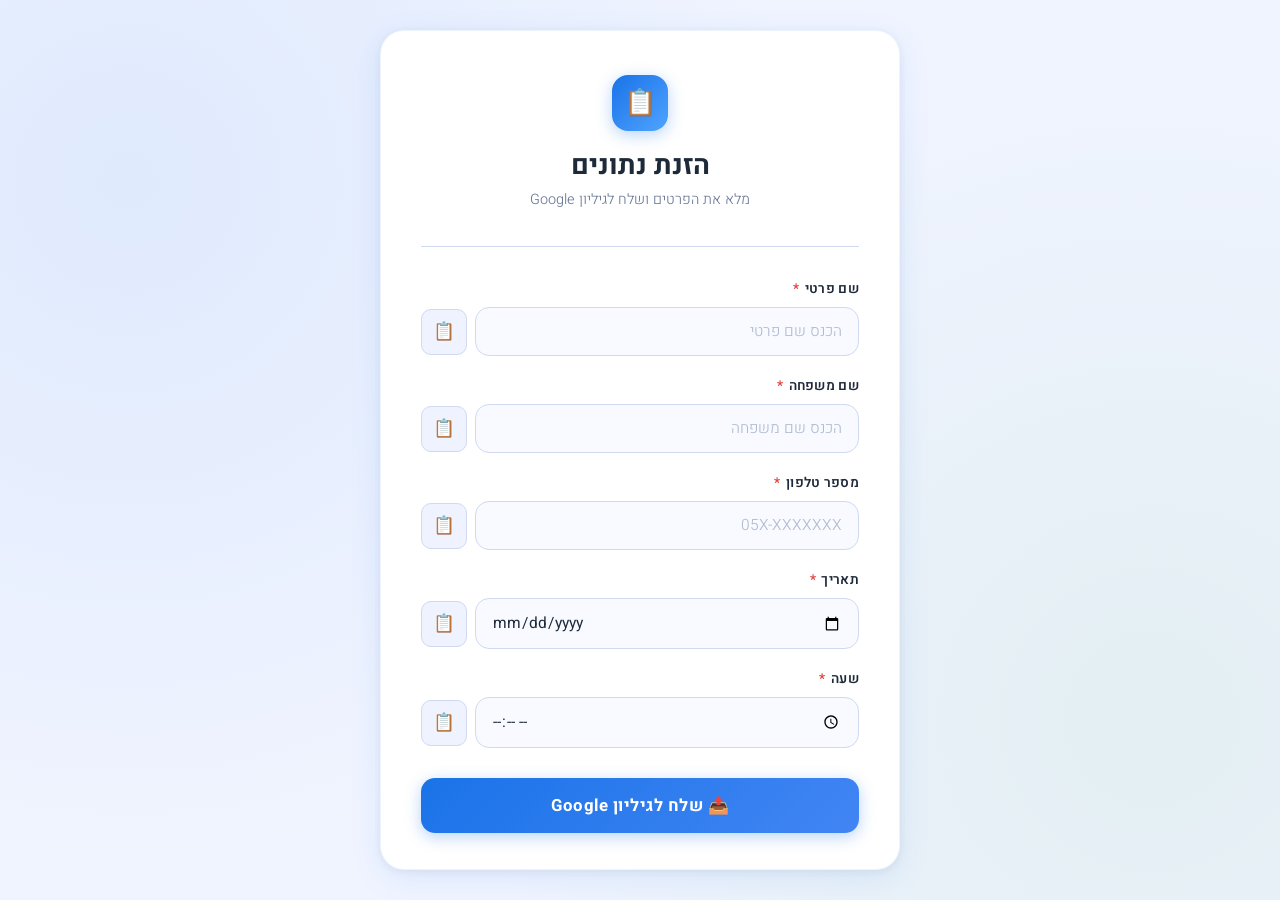
==== index.html @ 6d4ccc42 "first push" ====
<!DOCTYPE html>
<html lang="he" dir="rtl">
<head>
  <meta charset="UTF-8">
  <meta name="viewport" content="width=device-width, initial-scale=1.0">
  <title>טופס הזנת נתונים</title>
  <link href="https://fonts.googleapis.com/css2?family=Heebo:wght@300;400;600;700&display=swap" rel="stylesheet">
  <link rel="stylesheet" href="style.css">
</head>
<body>

<div class="card">
  <div class="card-header">
    <div class="icon">📋</div>
    <h1>הזנת נתונים</h1>
    <p class="subtitle">מלא את הפרטים ושלח לגיליון Google</p>
  </div>
  <div class="divider"></div>

  <!-- שם פרטי -->
  <div class="field-group">
    <label>שם פרטי <span class="req">*</span></label>
    <div class="input-row">
      <input type="text" id="name" placeholder="הכנס שם פרטי">
      <button class="copy-btn" onclick="copyField('name')" title="העתק">
        📋
        <span class="tooltip">הועתק!</span>
      </button>
    </div>
  </div>

  <!-- שם משפחה -->
  <div class="field-group">
    <label>שם משפחה <span class="req">*</span></label>
    <div class="input-row">
      <input type="text" id="surname" placeholder="הכנס שם משפחה">
      <button class="copy-btn" onclick="copyField('surname')" title="העתק">
        📋
        <span class="tooltip">הועתק!</span>
      </button>
    </div>
  </div>

  <!-- טלפון -->
  <div class="field-group">
    <label>מספר טלפון <span class="req">*</span></label>
    <div class="input-row">
      <input type="tel" id="phone" placeholder="05X-XXXXXXX" maxlength="15" dir="ltr" style="text-align:right;">
      <button class="copy-btn" onclick="copyField('phone')" title="העתק">
        📋
        <span class="tooltip">הועתק!</span>
      </button>
    </div>
  </div>

  <!-- תאריך -->
  <div class="field-group">
    <label>תאריך <span class="req">*</span></label>
    <div class="input-row">
      <input type="date" id="date">
      <button class="copy-btn" onclick="copyField('date')" title="העתק">
        📋
        <span class="tooltip">הועתק!</span>
      </button>
    </div>
  </div>

  <!-- שעה -->
  <div class="field-group">
    <label>שעה <span class="req">*</span></label>
    <div class="input-row">
      <input type="time" id="time">
      <button class="copy-btn" onclick="copyField('time')" title="העתק">
        📋
        <span class="tooltip">הועתק!</span>
      </button>
    </div>
  </div>

  <button class="submit-btn" onclick="submitForm()">📤 שלח לגיליון Google</button>
  <div id="message"></div>
</div>

<script src="script.js"></script>
</body>
</html>
---- style.css ----
:root {
  --primary: #1a73e8;
  --primary-dark: #1558b0;
  --success: #34a853;
  --bg: #f0f4ff;
  --card: #ffffff;
  --text: #1e2a3a;
  --muted: #6b7a99;
  --border: #d0d9f0;
  --shadow: 0 8px 32px rgba(26, 115, 232, 0.10);
  --radius: 14px;
}

* { box-sizing: border-box; margin: 0; padding: 0; }

body {
  font-family: 'Heebo', sans-serif;
  background: var(--bg);
  min-height: 100vh;
  display: flex;
  align-items: center;
  justify-content: center;
  padding: 30px 16px;
  background-image:
    radial-gradient(circle at 10% 20%, rgba(26,115,232,0.08) 0%, transparent 50%),
    radial-gradient(circle at 90% 80%, rgba(52,168,83,0.07) 0%, transparent 50%);
}

.card {
  background: var(--card);
  border-radius: 24px;
  box-shadow: var(--shadow), 0 2px 8px rgba(0,0,0,0.06);
  padding: 44px 40px 36px;
  width: 100%;
  max-width: 520px;
  border: 1px solid rgba(26,115,232,0.08);
}

.card-header {
  text-align: center;
  margin-bottom: 36px;
}

.card-header .icon {
  width: 56px;
  height: 56px;
  background: linear-gradient(135deg, #1a73e8, #4fa3ff);
  border-radius: 16px;
  display: inline-flex;
  align-items: center;
  justify-content: center;
  font-size: 26px;
  margin-bottom: 14px;
  box-shadow: 0 4px 16px rgba(26,115,232,0.3);
}

h1 {
  color: var(--text);
  font-size: 1.7rem;
  font-weight: 700;
  margin-bottom: 4px;
}

.subtitle {
  color: var(--muted);
  font-size: 0.9rem;
  font-weight: 300;
}

.divider {
  height: 1px;
  background: var(--border);
  margin: 0 0 32px;
}

.field-group {
  margin-bottom: 20px;
}

label {
  display: block;
  font-size: 0.85rem;
  font-weight: 600;
  color: var(--text);
  margin-bottom: 8px;
  letter-spacing: 0.3px;
}

label span.req {
  color: #e53935;
  margin-right: 2px;
}

.input-row {
  display: flex;
  align-items: center;
  gap: 8px;
}

input {
  flex: 1;
  padding: 12px 16px;
  border: 1.5px solid var(--border);
  border-radius: var(--radius);
  font-family: 'Heebo', sans-serif;
  font-size: 0.97rem;
  color: var(--text);
  background: #f8faff;
  transition: border-color 0.2s, box-shadow 0.2s, background 0.2s;
  outline: none;
  direction: rtl;
}

input:focus {
  border-color: var(--primary);
  background: #fff;
  box-shadow: 0 0 0 3px rgba(26,115,232,0.12);
}

input::placeholder {
  color: #b0bcd0;
  font-weight: 300;
}

input[type="date"],
input[type="time"] {
  cursor: pointer;
}

.copy-btn {
  flex-shrink: 0;
  background: #eef3ff;
  border: 1.5px solid var(--border);
  color: var(--primary);
  border-radius: 10px;
  padding: 10px 13px;
  font-size: 1.1rem;
  cursor: pointer;
  transition: all 0.18s;
  display: flex;
  align-items: center;
  justify-content: center;
  height: 46px;
  width: 46px;
  position: relative;
}

.copy-btn:hover {
  background: var(--primary);
  color: #fff;
  border-color: var(--primary);
  box-shadow: 0 2px 10px rgba(26,115,232,0.25);
}

.copy-btn.copied {
  background: var(--success);
  border-color: var(--success);
  color: #fff;
}

.copy-btn .tooltip {
  position: absolute;
  top: -34px;
  left: 50%;
  transform: translateX(-50%);
  background: #1e2a3a;
  color: #fff;
  font-size: 0.72rem;
  padding: 4px 10px;
  border-radius: 6px;
  white-space: nowrap;
  opacity: 0;
  pointer-events: none;
  transition: opacity 0.2s;
  font-family: 'Heebo', sans-serif;
}

.copy-btn.copied .tooltip {
  opacity: 1;
}

.submit-btn {
  width: 100%;
  padding: 15px;
  background: linear-gradient(135deg, #1a73e8, #4285f4);
  color: white;
  border: none;
  border-radius: var(--radius);
  font-family: 'Heebo', sans-serif;
  font-size: 1.05rem;
  font-weight: 700;
  cursor: pointer;
  margin-top: 10px;
  letter-spacing: 0.5px;
  transition: all 0.2s;
  box-shadow: 0 4px 16px rgba(26,115,232,0.3);
}

.submit-btn:hover {
  transform: translateY(-2px);
  box-shadow: 0 6px 22px rgba(26,115,232,0.4);
}

.submit-btn:active {
  transform: translateY(0);
}

#message {
  margin-top: 16px;
  text-align: center;
  font-size: 0.92rem;
  font-weight: 600;
  padding: 10px 16px;
  border-radius: 10px;
  display: none;
}

#message.success {
  background: #e6f9ed;
  color: #1e7e34;
  display: block;
}

#message.error {
  background: #fdecea;
  color: #c62828;
  display: block;
}

@media (max-width: 480px) {
  .card { padding: 30px 20px 24px; }
}
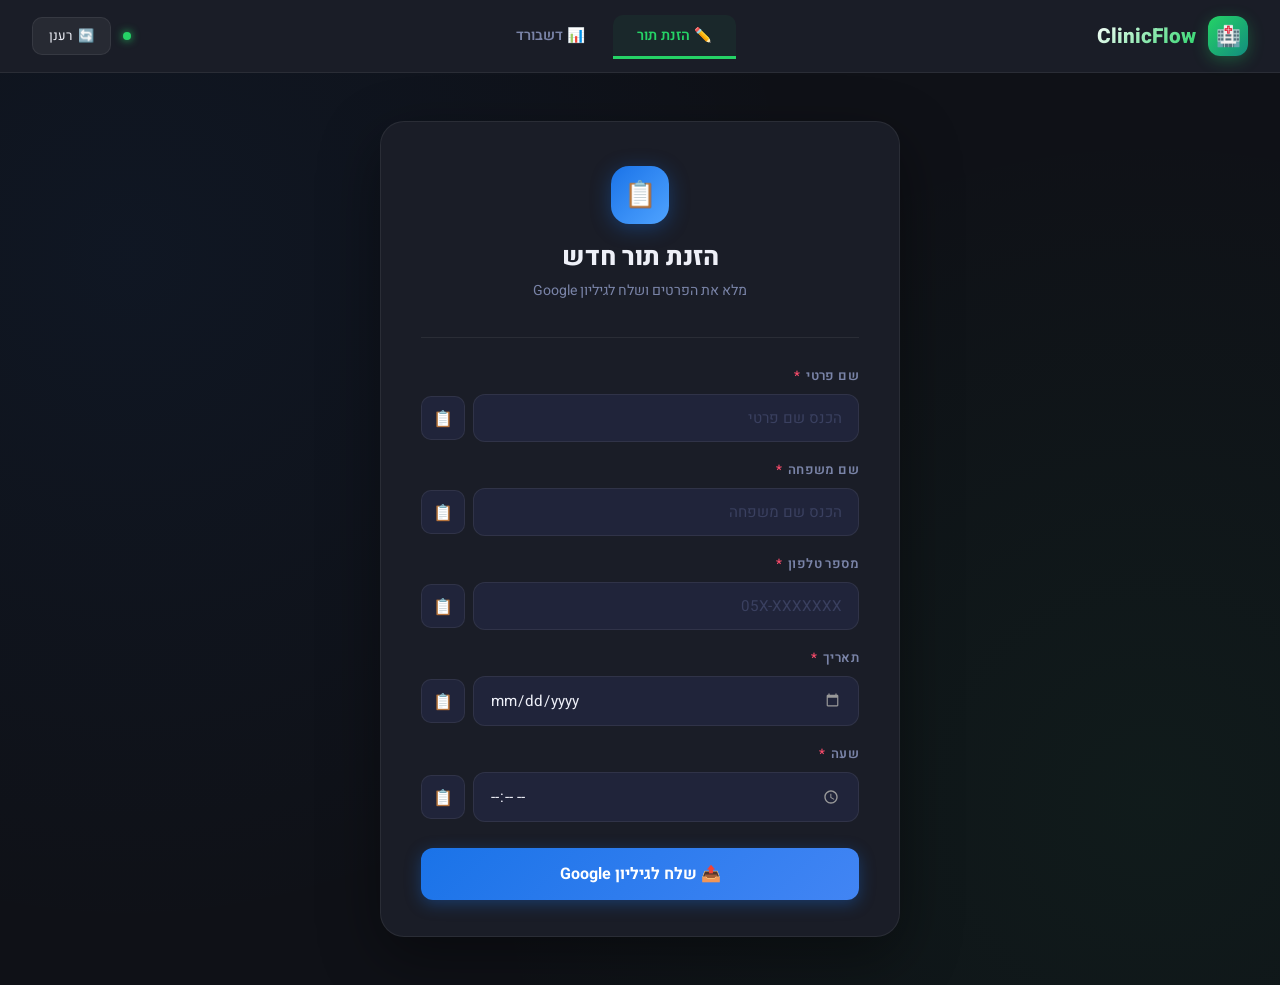
==== commit dd7e0e55: "new version" ====
--- a/index.html
+++ b/index.html
@@ -3,82 +3,130 @@
 <head>
   <meta charset="UTF-8">
   <meta name="viewport" content="width=device-width, initial-scale=1.0">
-  <title>טופס הזנת נתונים</title>
-  <link href="https://fonts.googleapis.com/css2?family=Heebo:wght@300;400;600;700&display=swap" rel="stylesheet">
+  <title>ClinicFlow</title>
+  <link href="https://fonts.googleapis.com/css2?family=Heebo:wght@300;400;500;600;700;800&display=swap" rel="stylesheet">
   <link rel="stylesheet" href="style.css">
 </head>
 <body>
 
-<div class="card">
-  <div class="card-header">
-    <div class="icon">📋</div>
-    <h1>הזנת נתונים</h1>
-    <p class="subtitle">מלא את הפרטים ושלח לגיליון Google</p>
+<!-- ══ HEADER ══ -->
+<div class="header">
+  <div class="logo">
+    <div class="logo-icon">🏥</div>
+    <span class="logo-text">ClinicFlow</span>
   </div>
-  <div class="divider"></div>
 
-  <!-- שם פרטי -->
-  <div class="field-group">
-    <label>שם פרטי <span class="req">*</span></label>
-    <div class="input-row">
-      <input type="text" id="name" placeholder="הכנס שם פרטי">
-      <button class="copy-btn" onclick="copyField('name')" title="העתק">
-        📋
-        <span class="tooltip">הועתק!</span>
-      </button>
+  <div class="tabs">
+    <button class="tab active" onclick="switchTab('form')" id="tab-form">✏️ הזנת תור</button>
+    <button class="tab" onclick="switchTab('dashboard')" id="tab-dashboard">📊 דשבורד</button>
+  </div>
+
+  <div class="header-right">
+    <div class="status-dot"></div>
+    <button class="refresh-btn" onclick="loadData()" id="refreshBtn">
+      <span class="ri">🔄</span> רענן
+    </button>
+  </div>
+</div>
+
+<!-- ══ TAB 1 — FORM ══ -->
+<div class="page active" id="page-form">
+  <div class="form-wrapper">
+    <div class="form-card">
+      <div class="form-header">
+        <div class="form-icon">📋</div>
+        <h1>הזנת תור חדש</h1>
+        <p>מלא את הפרטים ושלח לגיליון Google</p>
+      </div>
+      <div class="form-divider"></div>
+
+      <div class="field-group">
+        <label class="field-label">שם פרטי <span class="req">*</span></label>
+        <div class="input-row">
+          <input type="text" id="name" class="form-input" placeholder="הכנס שם פרטי">
+          <button class="copy-btn" onclick="copyField('name')">📋<span class="tooltip">הועתק!</span></button>
+        </div>
+      </div>
+
+      <div class="field-group">
+        <label class="field-label">שם משפחה <span class="req">*</span></label>
+        <div class="input-row">
+          <input type="text" id="surname" class="form-input" placeholder="הכנס שם משפחה">
+          <button class="copy-btn" onclick="copyField('surname')">📋<span class="tooltip">הועתק!</span></button>
+        </div>
+      </div>
+
+      <div class="field-group">
+        <label class="field-label">מספר טלפון <span class="req">*</span></label>
+        <div class="input-row">
+          <input type="tel" id="phone" class="form-input" placeholder="05X-XXXXXXX" maxlength="15" dir="ltr" style="text-align:right;">
+          <button class="copy-btn" onclick="copyField('phone')">📋<span class="tooltip">הועתק!</span></button>
+        </div>
+      </div>
+
+      <div class="field-group">
+        <label class="field-label">תאריך <span class="req">*</span></label>
+        <div class="input-row">
+          <input type="date" id="date" class="form-input">
+          <button class="copy-btn" onclick="copyField('date')">📋<span class="tooltip">הועתק!</span></button>
+        </div>
+      </div>
+
+      <div class="field-group">
+        <label class="field-label">שעה <span class="req">*</span></label>
+        <div class="input-row">
+          <input type="time" id="time" class="form-input">
+          <button class="copy-btn" onclick="copyField('time')">📋<span class="tooltip">הועתק!</span></button>
+        </div>
+      </div>
+
+      <button class="submit-btn" id="submitBtn" onclick="submitForm()">📤 שלח לגיליון Google</button>
+      <div id="formMessage"></div>
+    </div>
+  </div>
+</div>
+
+<!-- ══ TAB 2 — DASHBOARD ══ -->
+<div class="page" id="page-dashboard">
+
+  <div class="stats-bar">
+    <div class="stat-card">
+      <div class="stat-icon green">👥</div>
+      <div>
+        <div class="stat-num" id="statTotal">—</div>
+        <div class="stat-label">סך מטופלים</div>
+      </div>
+    </div>
+    <div class="stat-card">
+      <div class="stat-icon blue">📅</div>
+      <div>
+        <div class="stat-num" id="statDates">—</div>
+        <div class="stat-label">תאריכים פעילים</div>
+      </div>
+    </div>
+    <div class="stat-card">
+      <div class="stat-icon orange">💬</div>
+      <div>
+        <div class="stat-num" id="statMsg">—</div>
+        <div class="stat-label">הודעות מוכנות</div>
+      </div>
     </div>
   </div>
 
-  <!-- שם משפחה -->
-  <div class="field-group">
-    <label>שם משפחה <span class="req">*</span></label>
-    <div class="input-row">
-      <input type="text" id="surname" placeholder="הכנס שם משפחה">
-      <button class="copy-btn" onclick="copyField('surname')" title="העתק">
-        📋
-        <span class="tooltip">הועתק!</span>
-      </button>
+  <div class="toolbar">
+    <input class="search-box" type="text" id="searchInput" placeholder="🔍  חפש לפי שם, טלפון או תאריך..." oninput="filterCards()">
+    <button class="sort-btn" id="sortBtn" onclick="toggleSort()">⏰ מיין לפי שעה</button>
+  </div>
+
+  <div class="error-banner" id="errorBanner"></div>
+
+  <div class="grid" id="grid">
+    <div class="state-box">
+      <div class="spinner"></div>
+      <h3>טוען נתונים...</h3>
     </div>
   </div>
 
-  <!-- טלפון -->
-  <div class="field-group">
-    <label>מספר טלפון <span class="req">*</span></label>
-    <div class="input-row">
-      <input type="tel" id="phone" placeholder="05X-XXXXXXX" maxlength="15" dir="ltr" style="text-align:right;">
-      <button class="copy-btn" onclick="copyField('phone')" title="העתק">
-        📋
-        <span class="tooltip">הועתק!</span>
-      </button>
-    </div>
-  </div>
-
-  <!-- תאריך -->
-  <div class="field-group">
-    <label>תאריך <span class="req">*</span></label>
-    <div class="input-row">
-      <input type="date" id="date">
-      <button class="copy-btn" onclick="copyField('date')" title="העתק">
-        📋
-        <span class="tooltip">הועתק!</span>
-      </button>
-    </div>
-  </div>
-
-  <!-- שעה -->
-  <div class="field-group">
-    <label>שעה <span class="req">*</span></label>
-    <div class="input-row">
-      <input type="time" id="time">
-      <button class="copy-btn" onclick="copyField('time')" title="העתק">
-        📋
-        <span class="tooltip">הועתק!</span>
-      </button>
-    </div>
-  </div>
-
-  <button class="submit-btn" onclick="submitForm()">📤 שלח לגיליון Google</button>
-  <div id="message"></div>
 </div>
 
 <script src="script.js"></script>
--- a/style.css
+++ b/style.css
@@ -1,14 +1,15 @@
 :root {
-  --primary: #1a73e8;
-  --primary-dark: #1558b0;
-  --success: #34a853;
-  --bg: #f0f4ff;
-  --card: #ffffff;
-  --text: #1e2a3a;
-  --muted: #6b7a99;
-  --border: #d0d9f0;
-  --shadow: 0 8px 32px rgba(26, 115, 232, 0.10);
-  --radius: 14px;
+  --bg: #0f1117;
+  --surface: #1a1d27;
+  --card: #20243a;
+  --border: rgba(255,255,255,0.07);
+  --primary: #25d366;
+  --primary-dark: #1aab52;
+  --blue: #1a73e8;
+  --text: #eef0f8;
+  --muted: #7a84a8;
+  --danger: #ff4d6d;
+  --radius: 16px;
 }
 
 * { box-sizing: border-box; margin: 0; padding: 0; }
@@ -16,217 +17,435 @@
 body {
   font-family: 'Heebo', sans-serif;
   background: var(--bg);
+  color: var(--text);
   min-height: 100vh;
+  direction: rtl;
+}
+
+/* ══════════════════════════════
+   HEADER
+══════════════════════════════ */
+.header {
+  background: var(--surface);
+  border-bottom: 1px solid var(--border);
+  padding: 0 32px;
+  display: flex;
+  align-items: center;
+  justify-content: space-between;
+  position: sticky;
+  top: 0;
+  z-index: 100;
+}
+
+.logo {
+  display: flex;
+  align-items: center;
+  gap: 12px;
+  padding: 16px 0;
+}
+
+.logo-icon {
+  width: 40px; height: 40px;
+  background: linear-gradient(135deg, var(--primary), #128c7e);
+  border-radius: 12px;
+  display: flex; align-items: center; justify-content: center;
+  font-size: 20px;
+  box-shadow: 0 4px 16px rgba(37,211,102,0.3);
+}
+
+.logo-text {
+  font-size: 1.3rem; font-weight: 800;
+  background: linear-gradient(135deg, #fff, var(--primary));
+  -webkit-background-clip: text;
+  -webkit-text-fill-color: transparent;
+}
+
+.tabs { display: flex; gap: 4px; }
+
+.tab {
+  padding: 10px 24px;
+  border-radius: 10px 10px 0 0;
+  cursor: pointer;
+  font-size: 0.9rem; font-weight: 600;
+  color: var(--muted);
+  border: none;
+  background: transparent;
+  font-family: 'Heebo', sans-serif;
+  transition: all 0.2s;
+  display: flex; align-items: center; gap: 7px;
+  border-bottom: 3px solid transparent;
+  margin-bottom: -1px;
+}
+
+.tab:hover { color: var(--text); }
+
+.tab.active {
+  color: var(--primary);
+  border-bottom-color: var(--primary);
+  background: rgba(37,211,102,0.06);
+}
+
+.header-right { display: flex; align-items: center; gap: 12px; }
+
+.status-dot {
+  width: 8px; height: 8px;
+  border-radius: 50%;
+  background: var(--primary);
+  box-shadow: 0 0 8px var(--primary);
+  animation: pulse 2s infinite;
+}
+
+@keyframes pulse { 0%,100%{opacity:1} 50%{opacity:.4} }
+
+.refresh-btn {
+  background: rgba(255,255,255,0.06);
+  border: 1px solid var(--border);
+  color: var(--text);
+  padding: 8px 16px;
+  border-radius: 10px;
+  font-family: 'Heebo', sans-serif;
+  font-size: 0.82rem;
+  cursor: pointer;
+  transition: all 0.2s;
+  display: flex; align-items: center; gap: 6px;
+}
+
+.refresh-btn:hover { background: rgba(255,255,255,0.12); }
+.refresh-btn.spinning .ri { animation: spin 0.8s linear infinite; display: inline-block; }
+
+@keyframes spin { to { transform: rotate(360deg); } }
+
+/* ══════════════════════════════
+   PAGE SECTIONS
+══════════════════════════════ */
+.page { display: none; }
+.page.active { display: block; }
+
+/* ══════════════════════════════
+   FORM PAGE
+══════════════════════════════ */
+.form-wrapper {
   display: flex;
   align-items: center;
   justify-content: center;
-  padding: 30px 16px;
+  padding: 48px 16px;
+  min-height: calc(100vh - 61px);
   background-image:
-    radial-gradient(circle at 10% 20%, rgba(26,115,232,0.08) 0%, transparent 50%),
-    radial-gradient(circle at 90% 80%, rgba(52,168,83,0.07) 0%, transparent 50%);
-}
-
-.card {
-  background: var(--card);
+    radial-gradient(circle at 10% 20%, rgba(26,115,232,0.06) 0%, transparent 50%),
+    radial-gradient(circle at 90% 80%, rgba(37,211,102,0.05) 0%, transparent 50%);
+}
+
+.form-card {
+  background: var(--surface);
+  border: 1px solid var(--border);
   border-radius: 24px;
-  box-shadow: var(--shadow), 0 2px 8px rgba(0,0,0,0.06);
   padding: 44px 40px 36px;
-  width: 100%;
-  max-width: 520px;
-  border: 1px solid rgba(26,115,232,0.08);
-}
-
-.card-header {
-  text-align: center;
-  margin-bottom: 36px;
-}
-
-.card-header .icon {
-  width: 56px;
-  height: 56px;
-  background: linear-gradient(135deg, #1a73e8, #4fa3ff);
-  border-radius: 16px;
-  display: inline-flex;
-  align-items: center;
-  justify-content: center;
-  font-size: 26px;
-  margin-bottom: 14px;
-  box-shadow: 0 4px 16px rgba(26,115,232,0.3);
-}
-
-h1 {
-  color: var(--text);
-  font-size: 1.7rem;
-  font-weight: 700;
-  margin-bottom: 4px;
-}
-
-.subtitle {
+  width: 100%; max-width: 520px;
+  box-shadow: 0 20px 60px rgba(0,0,0,0.4);
+}
+
+.form-header { text-align: center; margin-bottom: 36px; }
+
+.form-icon {
+  width: 58px; height: 58px;
+  background: linear-gradient(135deg, var(--blue), #4fa3ff);
+  border-radius: 18px;
+  display: inline-flex; align-items: center; justify-content: center;
+  font-size: 26px; margin-bottom: 14px;
+  box-shadow: 0 4px 20px rgba(26,115,232,0.35);
+}
+
+.form-header h1 { font-size: 1.6rem; font-weight: 800; margin-bottom: 4px; }
+.form-header p  { font-size: 0.88rem; color: var(--muted); }
+.form-divider   { height: 1px; background: var(--border); margin: 0 0 28px; }
+.field-group    { margin-bottom: 18px; }
+
+.field-label {
+  display: block;
+  font-size: 0.82rem; font-weight: 600;
   color: var(--muted);
-  font-size: 0.9rem;
-  font-weight: 300;
-}
-
-.divider {
-  height: 1px;
-  background: var(--border);
-  margin: 0 0 32px;
-}
-
-.field-group {
-  margin-bottom: 20px;
-}
-
-label {
-  display: block;
-  font-size: 0.85rem;
-  font-weight: 600;
-  color: var(--text);
   margin-bottom: 8px;
-  letter-spacing: 0.3px;
-}
-
-label span.req {
-  color: #e53935;
-  margin-right: 2px;
-}
-
-.input-row {
-  display: flex;
-  align-items: center;
-  gap: 8px;
-}
-
-input {
+  letter-spacing: 0.4px;
+}
+
+.field-label .req { color: var(--danger); margin-right: 2px; }
+
+.input-row { display: flex; align-items: center; gap: 8px; }
+
+.form-input {
   flex: 1;
   padding: 12px 16px;
+  background: var(--card);
   border: 1.5px solid var(--border);
-  border-radius: var(--radius);
-  font-family: 'Heebo', sans-serif;
-  font-size: 0.97rem;
+  border-radius: 12px;
   color: var(--text);
-  background: #f8faff;
-  transition: border-color 0.2s, box-shadow 0.2s, background 0.2s;
-  outline: none;
-  direction: rtl;
-}
-
-input:focus {
-  border-color: var(--primary);
-  background: #fff;
-  box-shadow: 0 0 0 3px rgba(26,115,232,0.12);
-}
-
-input::placeholder {
-  color: #b0bcd0;
-  font-weight: 300;
-}
-
-input[type="date"],
-input[type="time"] {
-  cursor: pointer;
+  font-family: 'Heebo', sans-serif;
+  font-size: 0.95rem;
+  outline: none; direction: rtl;
+  transition: border-color 0.2s, box-shadow 0.2s;
+}
+
+.form-input:focus {
+  border-color: var(--blue);
+  box-shadow: 0 0 0 3px rgba(26,115,232,0.15);
+}
+
+.form-input::placeholder { color: #3a4060; }
+
+input[type="date"]::-webkit-calendar-picker-indicator,
+input[type="time"]::-webkit-calendar-picker-indicator {
+  filter: invert(0.6); cursor: pointer;
 }
 
 .copy-btn {
   flex-shrink: 0;
-  background: #eef3ff;
+  background: var(--card);
   border: 1.5px solid var(--border);
-  color: var(--primary);
+  color: var(--muted);
   border-radius: 10px;
-  padding: 10px 13px;
-  font-size: 1.1rem;
-  cursor: pointer;
+  width: 44px; height: 44px;
+  font-size: 1rem; cursor: pointer;
   transition: all 0.18s;
-  display: flex;
-  align-items: center;
-  justify-content: center;
-  height: 46px;
-  width: 46px;
+  display: flex; align-items: center; justify-content: center;
   position: relative;
 }
 
-.copy-btn:hover {
+.copy-btn:hover { border-color: var(--blue); color: var(--blue); }
+
+.copy-btn.copied {
   background: var(--primary);
-  color: #fff;
   border-color: var(--primary);
-  box-shadow: 0 2px 10px rgba(26,115,232,0.25);
-}
-
-.copy-btn.copied {
-  background: var(--success);
-  border-color: var(--success);
   color: #fff;
 }
 
 .copy-btn .tooltip {
   position: absolute;
-  top: -34px;
-  left: 50%;
+  top: -32px; left: 50%;
   transform: translateX(-50%);
-  background: #1e2a3a;
-  color: #fff;
-  font-size: 0.72rem;
-  padding: 4px 10px;
-  border-radius: 6px;
+  background: #1e2a3a; color: #fff;
+  font-size: 0.7rem; padding: 3px 9px;
+  border-radius: 6px; white-space: nowrap;
+  opacity: 0; pointer-events: none;
+  transition: opacity 0.2s;
+}
+
+.copy-btn.copied .tooltip { opacity: 1; }
+
+.submit-btn {
+  width: 100%; padding: 14px;
+  background: linear-gradient(135deg, var(--blue), #4285f4);
+  color: #fff; border: none;
+  border-radius: 12px;
+  font-family: 'Heebo', sans-serif;
+  font-size: 1rem; font-weight: 700;
+  cursor: pointer; margin-top: 8px;
+  transition: all 0.2s;
+  box-shadow: 0 4px 16px rgba(26,115,232,0.35);
+}
+
+.submit-btn:hover:not(:disabled) {
+  transform: translateY(-2px);
+  box-shadow: 0 6px 22px rgba(26,115,232,0.5);
+}
+
+.submit-btn:disabled { opacity: 0.6; cursor: not-allowed; }
+
+#formMessage {
+  margin-top: 14px; text-align: center;
+  font-size: 0.88rem; font-weight: 600;
+  padding: 10px 16px; border-radius: 10px;
+  display: none;
+}
+
+#formMessage.success { background: rgba(37,211,102,0.12); color: var(--primary); display: block; }
+#formMessage.error   { background: rgba(255,77,109,0.12);  color: var(--danger);  display: block; }
+
+/* ══════════════════════════════
+   DASHBOARD PAGE
+══════════════════════════════ */
+.stats-bar {
+  display: flex; gap: 16px;
+  padding: 28px 32px 0;
+}
+
+.stat-card {
+  background: var(--surface);
+  border: 1px solid var(--border);
+  border-radius: var(--radius);
+  padding: 18px 22px; flex: 1;
+  display: flex; align-items: center; gap: 14px;
+}
+
+.stat-icon {
+  width: 44px; height: 44px;
+  border-radius: 12px;
+  display: flex; align-items: center; justify-content: center;
+  font-size: 20px; flex-shrink: 0;
+}
+
+.stat-icon.green  { background: rgba(37,211,102,0.15); }
+.stat-icon.blue   { background: rgba(26,115,232,0.15); }
+.stat-icon.orange { background: rgba(255,160,50,0.15); }
+
+.stat-num   { font-size: 1.8rem; font-weight: 800; line-height: 1; }
+.stat-label { font-size: 0.76rem; color: var(--muted); margin-top: 3px; }
+
+.toolbar {
+  padding: 18px 32px 0;
+  display: flex; gap: 10px; align-items: center;
+}
+
+.search-box {
+  flex: 1;
+  background: var(--surface);
+  border: 1px solid var(--border);
+  border-radius: 12px;
+  padding: 11px 16px;
+  color: var(--text);
+  font-family: 'Heebo', sans-serif;
+  font-size: 0.9rem; outline: none;
+  transition: border-color 0.2s;
+}
+
+.search-box:focus { border-color: var(--primary); }
+.search-box::placeholder { color: var(--muted); }
+
+.sort-btn {
+  background: var(--surface);
+  border: 1px solid var(--border);
+  color: var(--muted);
+  padding: 11px 16px; border-radius: 12px;
+  font-family: 'Heebo', sans-serif;
+  font-size: 0.85rem; cursor: pointer;
+  transition: all 0.2s; white-space: nowrap;
+}
+
+.sort-btn:hover, .sort-btn.active {
+  border-color: var(--primary);
+  color: var(--primary);
+}
+
+.grid {
+  display: grid;
+  grid-template-columns: repeat(auto-fill, minmax(340px, 1fr));
+  gap: 18px;
+  padding: 22px 32px 48px;
+}
+
+.patient-card {
+  background: var(--card);
+  border: 1px solid var(--border);
+  border-radius: 20px; overflow: hidden;
+  transition: transform 0.2s, box-shadow 0.2s, border-color 0.2s;
+  animation: fadeUp 0.35s ease both;
+}
+
+.patient-card:hover {
+  transform: translateY(-3px);
+  box-shadow: 0 12px 36px rgba(0,0,0,0.4);
+  border-color: rgba(37,211,102,0.2);
+}
+
+@keyframes fadeUp {
+  from { opacity:0; transform:translateY(14px); }
+  to   { opacity:1; transform:translateY(0); }
+}
+
+.card-top {
+  padding: 18px 18px 14px;
+  display: flex; align-items: center; justify-content: space-between;
+  border-bottom: 1px solid var(--border);
+}
+
+.patient-info { display: flex; align-items: center; gap: 12px; }
+
+.avatar {
+  width: 44px; height: 44px;
+  border-radius: 13px;
+  background: linear-gradient(135deg, var(--blue), #4fa3ff);
+  display: flex; align-items: center; justify-content: center;
+  font-size: 1rem; font-weight: 700; color: #fff; flex-shrink: 0;
+}
+
+.patient-name  { font-size: 1rem; font-weight: 700; }
+.patient-phone { font-size: 0.78rem; color: var(--muted); direction: ltr; text-align: right; margin-top: 2px; }
+
+.time-badge {
+  background: rgba(37,211,102,0.12);
+  border: 1px solid rgba(37,211,102,0.25);
+  color: var(--primary);
+  padding: 5px 13px; border-radius: 30px;
+  font-size: 0.82rem; font-weight: 600;
   white-space: nowrap;
-  opacity: 0;
-  pointer-events: none;
-  transition: opacity 0.2s;
-  font-family: 'Heebo', sans-serif;
-}
-
-.copy-btn.copied .tooltip {
-  opacity: 1;
-}
-
-.submit-btn {
-  width: 100%;
-  padding: 15px;
-  background: linear-gradient(135deg, #1a73e8, #4285f4);
-  color: white;
-  border: none;
-  border-radius: var(--radius);
-  font-family: 'Heebo', sans-serif;
-  font-size: 1.05rem;
-  font-weight: 700;
-  cursor: pointer;
-  margin-top: 10px;
-  letter-spacing: 0.5px;
-  transition: all 0.2s;
-  box-shadow: 0 4px 16px rgba(26,115,232,0.3);
-}
-
-.submit-btn:hover {
-  transform: translateY(-2px);
-  box-shadow: 0 6px 22px rgba(26,115,232,0.4);
-}
-
-.submit-btn:active {
-  transform: translateY(0);
-}
-
-#message {
-  margin-top: 16px;
-  text-align: center;
-  font-size: 0.92rem;
-  font-weight: 600;
-  padding: 10px 16px;
-  border-radius: 10px;
+}
+
+.card-meta {
+  padding: 10px 18px;
+  display: flex; gap: 16px;
+  border-bottom: 1px solid var(--border);
+}
+
+.meta-item { display: flex; align-items: center; gap: 5px; font-size: 0.8rem; color: var(--muted); }
+
+.card-actions { padding: 12px 18px 16px; display: flex; gap: 10px; }
+
+.wa-btn {
+  flex: 1;
+  display: flex; align-items: center; justify-content: center; gap: 7px;
+  padding: 10px 8px; border-radius: 11px;
+  font-family: 'Heebo', sans-serif;
+  font-size: 0.83rem; font-weight: 600;
+  cursor: pointer; text-decoration: none;
+  transition: all 0.2s; border: none;
+}
+
+.wa-btn-1 {
+  background: var(--primary); color: #fff;
+  box-shadow: 0 4px 14px rgba(37,211,102,0.3);
+}
+.wa-btn-1:hover { background: var(--primary-dark); transform: translateY(-1px); }
+
+.wa-btn-2 {
+  background: rgba(37,211,102,0.1);
+  border: 1px solid rgba(37,211,102,0.25);
+  color: var(--primary);
+}
+.wa-btn-2:hover { background: rgba(37,211,102,0.2); transform: translateY(-1px); }
+
+.wa-icon { width: 16px; height: 16px; fill: currentColor; flex-shrink: 0; }
+
+.state-box {
+  grid-column: 1 / -1;
+  text-align: center; padding: 80px 20px;
+  color: var(--muted);
+}
+
+.state-box .big-icon { font-size: 52px; margin-bottom: 14px; }
+.state-box h3 { font-size: 1.1rem; font-weight: 600; color: var(--text); margin-bottom: 6px; }
+
+.spinner {
+  width: 40px; height: 40px;
+  border: 3px solid var(--border);
+  border-top-color: var(--primary);
+  border-radius: 50%;
+  animation: spin 0.8s linear infinite;
+  margin: 0 auto 14px;
+}
+
+.error-banner {
+  margin: 20px 32px 0;
+  background: rgba(255,77,109,0.1);
+  border: 1px solid rgba(255,77,109,0.3);
+  border-radius: 12px; padding: 12px 18px;
+  color: var(--danger); font-size: 0.88rem;
   display: none;
 }
 
-#message.success {
-  background: #e6f9ed;
-  color: #1e7e34;
-  display: block;
-}
-
-#message.error {
-  background: #fdecea;
-  color: #c62828;
-  display: block;
-}
-
-@media (max-width: 480px) {
-  .card { padding: 30px 20px 24px; }
+@media (max-width: 640px) {
+  .header { padding: 0 16px; }
+  .tab { padding: 10px 14px; font-size: 0.82rem; }
+  .form-card { padding: 28px 18px 24px; }
+  .stats-bar { flex-direction: column; padding: 16px; }
+  .grid { grid-template-columns: 1fr; padding: 16px; }
+  .toolbar { padding: 12px 16px 0; }
 }
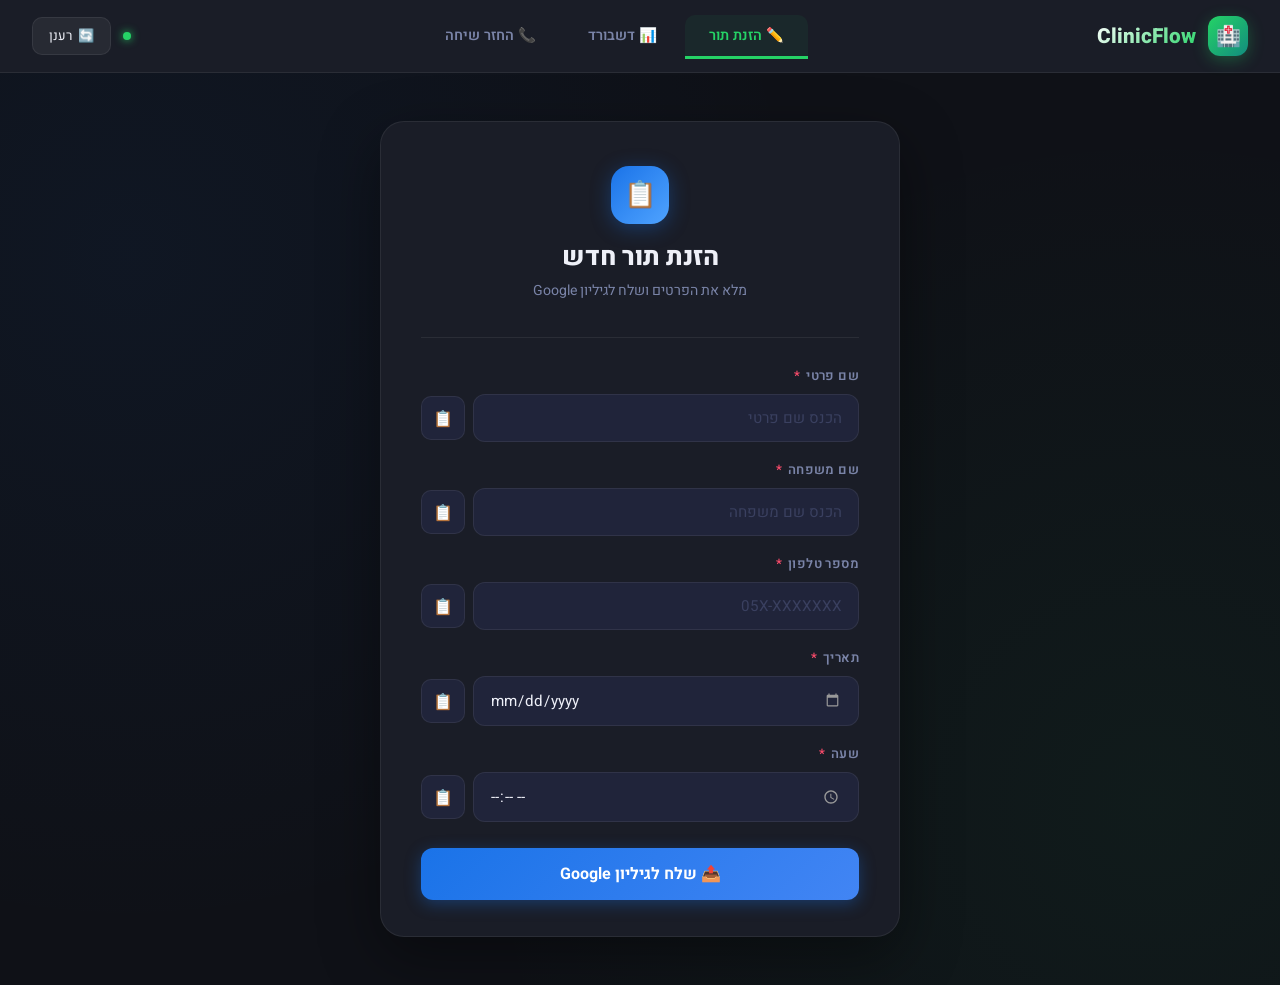
==== commit 23f00551: "new version third page" ====
--- a/index.html
+++ b/index.html
@@ -19,6 +19,7 @@
   <div class="tabs">
     <button class="tab active" onclick="switchTab('form')" id="tab-form">✏️ הזנת תור</button>
     <button class="tab" onclick="switchTab('dashboard')" id="tab-dashboard">📊 דשבורד</button>
+    <button class="tab" onclick="switchTab('return')" id="tab-return">📞 החזר שיחה</button>
   </div>
 
   <div class="header-right">
@@ -129,6 +130,56 @@
 
 </div>
 
+<!-- ══ TAB 3 — RETURN CALL ══ -->
+<div class="page" id="page-return">
+  <div class="form-wrapper">
+    <div class="form-card">
+
+      <div class="form-header">
+        <div class="form-icon" style="background: linear-gradient(135deg, #25d366, #128c7e);">📞</div>
+        <h1>החזר שיחה</h1>
+        <p>הכנס מספר טלפון ושלח הודעת WhatsApp אוטומטית</p>
+      </div>
+      <div class="form-divider"></div>
+
+      <!-- Single phone entry -->
+      <div class="field-group">
+        <label class="field-label">מספר טלפון <span class="req">*</span></label>
+        <div class="input-row">
+          <input type="tel" id="returnPhone" class="form-input" placeholder="05X-XXXXXXX" maxlength="15" dir="ltr" style="text-align:right;" onkeydown="if(event.key==='Enter') addReturnPhone()">
+          <button class="copy-btn" onclick="copyField('returnPhone')">📋<span class="tooltip">הועתק!</span></button>
+        </div>
+      </div>
+
+      <button class="submit-btn" style="background: linear-gradient(135deg, #25d366, #1aab52); box-shadow: 0 4px 16px rgba(37,211,102,0.35); margin-bottom: 10px;" onclick="sendReturnMessage()">
+        📤 שלח הודעת WhatsApp
+      </button>
+
+      <div id="returnMessage"></div>
+
+      <div class="form-divider" style="margin: 24px 0 16px;"></div>
+
+      <!-- Preview of message -->
+      <div class="msg-preview-label">תצוגה מקדימה של ההודעה:</div>
+      <div class="msg-preview">
+שלום,
+פניתם לקביעת תורים לד"ר אזרוב נינה, מומחית רפואת ריאות, דרך כללית מושלם.
+מצטערים שלא הצלחנו לענות לשיחה שלך קודם.
+תוכל/י לקבוע תור בכמה דרכים:
+✅ להמשיך להתכתב איתנו כאן בוואטסאפ ונטפל בקביעת התור
+
+📞 אם מעדיפים שנחזור אליכם טלפונית - אנא ציינו זאת בהודעה
+
+💻 להיכנס לאתר האינטרנט ולקבוע תור בעצמכם:
+https://www.doctorim.co.il/...
+
+נשמח לעזור! 🙏
+      </div>
+
+    </div>
+  </div>
+</div>
+
 <script src="script.js"></script>
 </body>
 </html>
--- a/style.css
+++ b/style.css
@@ -448,4 +448,40 @@
   .stats-bar { flex-direction: column; padding: 16px; }
   .grid { grid-template-columns: 1fr; padding: 16px; }
   .toolbar { padding: 12px 16px 0; }
-}+}
+
+/* ══════════════════════════════
+   RETURN CALL PAGE
+══════════════════════════════ */
+.msg-preview-label {
+  font-size: 0.8rem;
+  font-weight: 600;
+  color: var(--muted);
+  margin-bottom: 10px;
+}
+
+.msg-preview {
+  background: var(--card);
+  border: 1px solid var(--border);
+  border-radius: 14px;
+  padding: 16px 18px;
+  font-size: 0.83rem;
+  color: var(--muted);
+  line-height: 1.7;
+  white-space: pre-wrap;
+  direction: rtl;
+  border-right: 3px solid var(--primary);
+}
+
+#returnMessage {
+  margin-top: 14px;
+  text-align: center;
+  font-size: 0.88rem;
+  font-weight: 600;
+  padding: 10px 16px;
+  border-radius: 10px;
+  display: none;
+}
+
+#returnMessage.success { background: rgba(37,211,102,0.12); color: var(--primary); display: block; }
+#returnMessage.error   { background: rgba(255,77,109,0.12);  color: var(--danger);  display: block; }
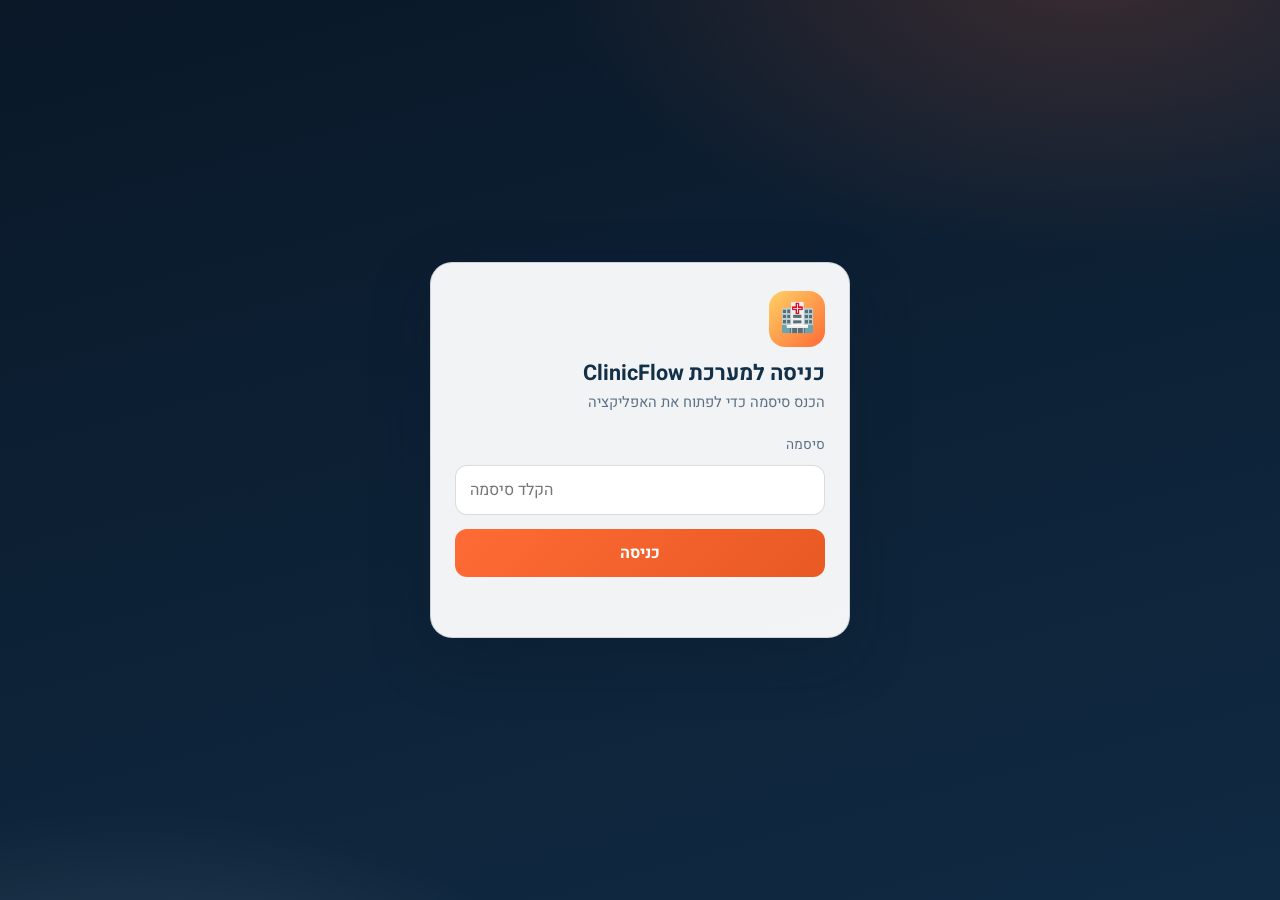
==== commit 3c698b58: "add security" ====
--- a/index.html
+++ b/index.html
@@ -3,183 +3,26 @@
 <head>
   <meta charset="UTF-8">
   <meta name="viewport" content="width=device-width, initial-scale=1.0">
-  <title>ClinicFlow</title>
+  <title>ClinicFlow Access</title>
   <link href="https://fonts.googleapis.com/css2?family=Heebo:wght@300;400;500;600;700;800&display=swap" rel="stylesheet">
   <link rel="stylesheet" href="style.css">
 </head>
 <body>
+  <main class="gate-shell">
+    <section class="gate-card">
+      <div class="gate-logo">🏥</div>
+      <h1>כניסה למערכת ClinicFlow</h1>
+      <p>הכנס סיסמה כדי לפתוח את האפליקציה</p>
 
-<!-- ══ HEADER ══ -->
-<div class="header">
-  <div class="logo">
-    <div class="logo-icon">🏥</div>
-    <span class="logo-text">ClinicFlow</span>
-  </div>
+      <form id="gateForm" class="gate-form">
+        <label for="passwordInput">סיסמה</label>
+        <input id="passwordInput" type="password" autocomplete="current-password" required placeholder="הקלד סיסמה">
+        <button id="enterBtn" type="submit">כניסה</button>
+      </form>
 
-  <div class="tabs">
-    <button class="tab active" onclick="switchTab('form')" id="tab-form">✏️ הזנת תור</button>
-    <button class="tab" onclick="switchTab('dashboard')" id="tab-dashboard">📊 דשבורד</button>
-    <button class="tab" onclick="switchTab('return')" id="tab-return">📞 החזר שיחה</button>
-  </div>
-
-  <div class="header-right">
-    <div class="status-dot"></div>
-    <button class="refresh-btn" onclick="loadData()" id="refreshBtn">
-      <span class="ri">🔄</span> רענן
-    </button>
-  </div>
-</div>
-
-<!-- ══ TAB 1 — FORM ══ -->
-<div class="page active" id="page-form">
-  <div class="form-wrapper">
-    <div class="form-card">
-      <div class="form-header">
-        <div class="form-icon">📋</div>
-        <h1>הזנת תור חדש</h1>
-        <p>מלא את הפרטים ושלח לגיליון Google</p>
-      </div>
-      <div class="form-divider"></div>
-
-      <div class="field-group">
-        <label class="field-label">שם פרטי <span class="req">*</span></label>
-        <div class="input-row">
-          <input type="text" id="name" class="form-input" placeholder="הכנס שם פרטי">
-          <button class="copy-btn" onclick="copyField('name')">📋<span class="tooltip">הועתק!</span></button>
-        </div>
-      </div>
-
-      <div class="field-group">
-        <label class="field-label">שם משפחה <span class="req">*</span></label>
-        <div class="input-row">
-          <input type="text" id="surname" class="form-input" placeholder="הכנס שם משפחה">
-          <button class="copy-btn" onclick="copyField('surname')">📋<span class="tooltip">הועתק!</span></button>
-        </div>
-      </div>
-
-      <div class="field-group">
-        <label class="field-label">מספר טלפון <span class="req">*</span></label>
-        <div class="input-row">
-          <input type="tel" id="phone" class="form-input" placeholder="05X-XXXXXXX" maxlength="15" dir="ltr" style="text-align:right;">
-          <button class="copy-btn" onclick="copyField('phone')">📋<span class="tooltip">הועתק!</span></button>
-        </div>
-      </div>
-
-      <div class="field-group">
-        <label class="field-label">תאריך <span class="req">*</span></label>
-        <div class="input-row">
-          <input type="date" id="date" class="form-input">
-          <button class="copy-btn" onclick="copyField('date')">📋<span class="tooltip">הועתק!</span></button>
-        </div>
-      </div>
-
-      <div class="field-group">
-        <label class="field-label">שעה <span class="req">*</span></label>
-        <div class="input-row">
-          <input type="time" id="time" class="form-input">
-          <button class="copy-btn" onclick="copyField('time')">📋<span class="tooltip">הועתק!</span></button>
-        </div>
-      </div>
-
-      <button class="submit-btn" id="submitBtn" onclick="submitForm()">📤 שלח לגיליון Google</button>
-      <div id="formMessage"></div>
-    </div>
-  </div>
-</div>
-
-<!-- ══ TAB 2 — DASHBOARD ══ -->
-<div class="page" id="page-dashboard">
-
-  <div class="stats-bar">
-    <div class="stat-card">
-      <div class="stat-icon green">👥</div>
-      <div>
-        <div class="stat-num" id="statTotal">—</div>
-        <div class="stat-label">סך מטופלים</div>
-      </div>
-    </div>
-    <div class="stat-card">
-      <div class="stat-icon blue">📅</div>
-      <div>
-        <div class="stat-num" id="statDates">—</div>
-        <div class="stat-label">תאריכים פעילים</div>
-      </div>
-    </div>
-    <div class="stat-card">
-      <div class="stat-icon orange">💬</div>
-      <div>
-        <div class="stat-num" id="statMsg">—</div>
-        <div class="stat-label">הודעות מוכנות</div>
-      </div>
-    </div>
-  </div>
-
-  <div class="toolbar">
-    <input class="search-box" type="text" id="searchInput" placeholder="🔍  חפש לפי שם, טלפון או תאריך..." oninput="filterCards()">
-    <button class="sort-btn" id="sortBtn" onclick="toggleSort()">⏰ מיין לפי שעה</button>
-  </div>
-
-  <div class="error-banner" id="errorBanner"></div>
-
-  <div class="grid" id="grid">
-    <div class="state-box">
-      <div class="spinner"></div>
-      <h3>טוען נתונים...</h3>
-    </div>
-  </div>
-
-</div>
-
-<!-- ══ TAB 3 — RETURN CALL ══ -->
-<div class="page" id="page-return">
-  <div class="form-wrapper">
-    <div class="form-card">
-
-      <div class="form-header">
-        <div class="form-icon" style="background: linear-gradient(135deg, #25d366, #128c7e);">📞</div>
-        <h1>החזר שיחה</h1>
-        <p>הכנס מספר טלפון ושלח הודעת WhatsApp אוטומטית</p>
-      </div>
-      <div class="form-divider"></div>
-
-      <!-- Single phone entry -->
-      <div class="field-group">
-        <label class="field-label">מספר טלפון <span class="req">*</span></label>
-        <div class="input-row">
-          <input type="tel" id="returnPhone" class="form-input" placeholder="05X-XXXXXXX" maxlength="15" dir="ltr" style="text-align:right;" onkeydown="if(event.key==='Enter') addReturnPhone()">
-          <button class="copy-btn" onclick="copyField('returnPhone')">📋<span class="tooltip">הועתק!</span></button>
-        </div>
-      </div>
-
-      <button class="submit-btn" style="background: linear-gradient(135deg, #25d366, #1aab52); box-shadow: 0 4px 16px rgba(37,211,102,0.35); margin-bottom: 10px;" onclick="sendReturnMessage()">
-        📤 שלח הודעת WhatsApp
-      </button>
-
-      <div id="returnMessage"></div>
-
-      <div class="form-divider" style="margin: 24px 0 16px;"></div>
-
-      <!-- Preview of message -->
-      <div class="msg-preview-label">תצוגה מקדימה של ההודעה:</div>
-      <div class="msg-preview">
-שלום,
-פניתם לקביעת תורים לד"ר אזרוב נינה, מומחית רפואת ריאות, דרך כללית מושלם.
-מצטערים שלא הצלחנו לענות לשיחה שלך קודם.
-תוכל/י לקבוע תור בכמה דרכים:
-✅ להמשיך להתכתב איתנו כאן בוואטסאפ ונטפל בקביעת התור
-
-📞 אם מעדיפים שנחזור אליכם טלפונית - אנא ציינו זאת בהודעה
-
-💻 להיכנס לאתר האינטרנט ולקבוע תור בעצמכם:
-https://www.doctorim.co.il/...
-
-נשמח לעזור! 🙏
-      </div>
-
-    </div>
-  </div>
-</div>
-
-<script src="script.js"></script>
+      <div id="gateMessage" class="gate-message" aria-live="polite"></div>
+    </section>
+  </main>
+  <script src="script.js"></script>
 </body>
-</html>+</html>
--- a/style.css
+++ b/style.css
@@ -1,487 +1,126 @@
-:root {
-  --bg: #0f1117;
-  --surface: #1a1d27;
-  --card: #20243a;
-  --border: rgba(255,255,255,0.07);
-  --primary: #25d366;
-  --primary-dark: #1aab52;
-  --blue: #1a73e8;
-  --text: #eef0f8;
-  --muted: #7a84a8;
-  --danger: #ff4d6d;
-  --radius: 16px;
+﻿:root {
+  --bg-top: #0a1828;
+  --bg-bottom: #102a43;
+  --card: rgba(255, 255, 255, 0.95);
+  --text: #123047;
+  --muted: #5c7188;
+  --line: rgba(18, 48, 71, 0.16);
+  --accent: #ff6b35;
+  --accent-strong: #e85924;
+  --danger: #b42318;
 }
 
-* { box-sizing: border-box; margin: 0; padding: 0; }
+* {
+  box-sizing: border-box;
+}
 
 body {
-  font-family: 'Heebo', sans-serif;
-  background: var(--bg);
+  margin: 0;
+  min-height: 100vh;
+  font-family: "Heebo", sans-serif;
+  direction: rtl;
   color: var(--text);
-  min-height: 100vh;
-  direction: rtl;
+  background:
+    radial-gradient(900px 500px at 85% -5%, rgba(255, 107, 53, 0.2), transparent 60%),
+    radial-gradient(800px 450px at 10% 120%, rgba(255, 255, 255, 0.14), transparent 60%),
+    linear-gradient(165deg, var(--bg-top), var(--bg-bottom));
 }
 
-/* ══════════════════════════════
-   HEADER
-══════════════════════════════ */
-.header {
-  background: var(--surface);
-  border-bottom: 1px solid var(--border);
-  padding: 0 32px;
-  display: flex;
-  align-items: center;
-  justify-content: space-between;
-  position: sticky;
-  top: 0;
-  z-index: 100;
+.gate-shell {
+  min-height: 100vh;
+  display: grid;
+  place-items: center;
+  padding: 16px;
 }
 
-.logo {
-  display: flex;
-  align-items: center;
-  gap: 12px;
-  padding: 16px 0;
+.gate-card {
+  width: 100%;
+  max-width: 420px;
+  background: var(--card);
+  border: 1px solid var(--line);
+  border-radius: 22px;
+  padding: 28px 24px;
+  box-shadow: 0 20px 60px rgba(10, 24, 40, 0.25);
 }
 
-.logo-icon {
-  width: 40px; height: 40px;
-  background: linear-gradient(135deg, var(--primary), #128c7e);
-  border-radius: 12px;
-  display: flex; align-items: center; justify-content: center;
-  font-size: 20px;
-  box-shadow: 0 4px 16px rgba(37,211,102,0.3);
+.gate-logo {
+  width: 56px;
+  height: 56px;
+  display: grid;
+  place-items: center;
+  border-radius: 16px;
+  margin-bottom: 14px;
+  font-size: 28px;
+  background: linear-gradient(135deg, #ffd166, #ff6b35);
 }
 
-.logo-text {
-  font-size: 1.3rem; font-weight: 800;
-  background: linear-gradient(135deg, #fff, var(--primary));
-  -webkit-background-clip: text;
-  -webkit-text-fill-color: transparent;
+h1 {
+  margin: 0 0 6px;
+  font-size: 1.35rem;
+  line-height: 1.2;
 }
 
-.tabs { display: flex; gap: 4px; }
-
-.tab {
-  padding: 10px 24px;
-  border-radius: 10px 10px 0 0;
-  cursor: pointer;
-  font-size: 0.9rem; font-weight: 600;
+p {
+  margin: 0 0 22px;
   color: var(--muted);
-  border: none;
-  background: transparent;
-  font-family: 'Heebo', sans-serif;
-  transition: all 0.2s;
-  display: flex; align-items: center; gap: 7px;
-  border-bottom: 3px solid transparent;
-  margin-bottom: -1px;
+  font-size: 0.92rem;
 }
 
-.tab:hover { color: var(--text); }
-
-.tab.active {
-  color: var(--primary);
-  border-bottom-color: var(--primary);
-  background: rgba(37,211,102,0.06);
+.gate-form {
+  display: grid;
+  gap: 10px;
 }
 
-.header-right { display: flex; align-items: center; gap: 12px; }
-
-.status-dot {
-  width: 8px; height: 8px;
-  border-radius: 50%;
-  background: var(--primary);
-  box-shadow: 0 0 8px var(--primary);
-  animation: pulse 2s infinite;
-}
-
-@keyframes pulse { 0%,100%{opacity:1} 50%{opacity:.4} }
-
-.refresh-btn {
-  background: rgba(255,255,255,0.06);
-  border: 1px solid var(--border);
-  color: var(--text);
-  padding: 8px 16px;
-  border-radius: 10px;
-  font-family: 'Heebo', sans-serif;
-  font-size: 0.82rem;
-  cursor: pointer;
-  transition: all 0.2s;
-  display: flex; align-items: center; gap: 6px;
-}
-
-.refresh-btn:hover { background: rgba(255,255,255,0.12); }
-.refresh-btn.spinning .ri { animation: spin 0.8s linear infinite; display: inline-block; }
-
-@keyframes spin { to { transform: rotate(360deg); } }
-
-/* ══════════════════════════════
-   PAGE SECTIONS
-══════════════════════════════ */
-.page { display: none; }
-.page.active { display: block; }
-
-/* ══════════════════════════════
-   FORM PAGE
-══════════════════════════════ */
-.form-wrapper {
-  display: flex;
-  align-items: center;
-  justify-content: center;
-  padding: 48px 16px;
-  min-height: calc(100vh - 61px);
-  background-image:
-    radial-gradient(circle at 10% 20%, rgba(26,115,232,0.06) 0%, transparent 50%),
-    radial-gradient(circle at 90% 80%, rgba(37,211,102,0.05) 0%, transparent 50%);
-}
-
-.form-card {
-  background: var(--surface);
-  border: 1px solid var(--border);
-  border-radius: 24px;
-  padding: 44px 40px 36px;
-  width: 100%; max-width: 520px;
-  box-shadow: 0 20px 60px rgba(0,0,0,0.4);
-}
-
-.form-header { text-align: center; margin-bottom: 36px; }
-
-.form-icon {
-  width: 58px; height: 58px;
-  background: linear-gradient(135deg, var(--blue), #4fa3ff);
-  border-radius: 18px;
-  display: inline-flex; align-items: center; justify-content: center;
-  font-size: 26px; margin-bottom: 14px;
-  box-shadow: 0 4px 20px rgba(26,115,232,0.35);
-}
-
-.form-header h1 { font-size: 1.6rem; font-weight: 800; margin-bottom: 4px; }
-.form-header p  { font-size: 0.88rem; color: var(--muted); }
-.form-divider   { height: 1px; background: var(--border); margin: 0 0 28px; }
-.field-group    { margin-bottom: 18px; }
-
-.field-label {
-  display: block;
-  font-size: 0.82rem; font-weight: 600;
-  color: var(--muted);
-  margin-bottom: 8px;
-  letter-spacing: 0.4px;
-}
-
-.field-label .req { color: var(--danger); margin-right: 2px; }
-
-.input-row { display: flex; align-items: center; gap: 8px; }
-
-.form-input {
-  flex: 1;
-  padding: 12px 16px;
-  background: var(--card);
-  border: 1.5px solid var(--border);
-  border-radius: 12px;
-  color: var(--text);
-  font-family: 'Heebo', sans-serif;
-  font-size: 0.95rem;
-  outline: none; direction: rtl;
-  transition: border-color 0.2s, box-shadow 0.2s;
-}
-
-.form-input:focus {
-  border-color: var(--blue);
-  box-shadow: 0 0 0 3px rgba(26,115,232,0.15);
-}
-
-.form-input::placeholder { color: #3a4060; }
-
-input[type="date"]::-webkit-calendar-picker-indicator,
-input[type="time"]::-webkit-calendar-picker-indicator {
-  filter: invert(0.6); cursor: pointer;
-}
-
-.copy-btn {
-  flex-shrink: 0;
-  background: var(--card);
-  border: 1.5px solid var(--border);
-  color: var(--muted);
-  border-radius: 10px;
-  width: 44px; height: 44px;
-  font-size: 1rem; cursor: pointer;
-  transition: all 0.18s;
-  display: flex; align-items: center; justify-content: center;
-  position: relative;
-}
-
-.copy-btn:hover { border-color: var(--blue); color: var(--blue); }
-
-.copy-btn.copied {
-  background: var(--primary);
-  border-color: var(--primary);
-  color: #fff;
-}
-
-.copy-btn .tooltip {
-  position: absolute;
-  top: -32px; left: 50%;
-  transform: translateX(-50%);
-  background: #1e2a3a; color: #fff;
-  font-size: 0.7rem; padding: 3px 9px;
-  border-radius: 6px; white-space: nowrap;
-  opacity: 0; pointer-events: none;
-  transition: opacity 0.2s;
-}
-
-.copy-btn.copied .tooltip { opacity: 1; }
-
-.submit-btn {
-  width: 100%; padding: 14px;
-  background: linear-gradient(135deg, var(--blue), #4285f4);
-  color: #fff; border: none;
-  border-radius: 12px;
-  font-family: 'Heebo', sans-serif;
-  font-size: 1rem; font-weight: 700;
-  cursor: pointer; margin-top: 8px;
-  transition: all 0.2s;
-  box-shadow: 0 4px 16px rgba(26,115,232,0.35);
-}
-
-.submit-btn:hover:not(:disabled) {
-  transform: translateY(-2px);
-  box-shadow: 0 6px 22px rgba(26,115,232,0.5);
-}
-
-.submit-btn:disabled { opacity: 0.6; cursor: not-allowed; }
-
-#formMessage {
-  margin-top: 14px; text-align: center;
-  font-size: 0.88rem; font-weight: 600;
-  padding: 10px 16px; border-radius: 10px;
-  display: none;
-}
-
-#formMessage.success { background: rgba(37,211,102,0.12); color: var(--primary); display: block; }
-#formMessage.error   { background: rgba(255,77,109,0.12);  color: var(--danger);  display: block; }
-
-/* ══════════════════════════════
-   DASHBOARD PAGE
-══════════════════════════════ */
-.stats-bar {
-  display: flex; gap: 16px;
-  padding: 28px 32px 0;
-}
-
-.stat-card {
-  background: var(--surface);
-  border: 1px solid var(--border);
-  border-radius: var(--radius);
-  padding: 18px 22px; flex: 1;
-  display: flex; align-items: center; gap: 14px;
-}
-
-.stat-icon {
-  width: 44px; height: 44px;
-  border-radius: 12px;
-  display: flex; align-items: center; justify-content: center;
-  font-size: 20px; flex-shrink: 0;
-}
-
-.stat-icon.green  { background: rgba(37,211,102,0.15); }
-.stat-icon.blue   { background: rgba(26,115,232,0.15); }
-.stat-icon.orange { background: rgba(255,160,50,0.15); }
-
-.stat-num   { font-size: 1.8rem; font-weight: 800; line-height: 1; }
-.stat-label { font-size: 0.76rem; color: var(--muted); margin-top: 3px; }
-
-.toolbar {
-  padding: 18px 32px 0;
-  display: flex; gap: 10px; align-items: center;
-}
-
-.search-box {
-  flex: 1;
-  background: var(--surface);
-  border: 1px solid var(--border);
-  border-radius: 12px;
-  padding: 11px 16px;
-  color: var(--text);
-  font-family: 'Heebo', sans-serif;
-  font-size: 0.9rem; outline: none;
-  transition: border-color 0.2s;
-}
-
-.search-box:focus { border-color: var(--primary); }
-.search-box::placeholder { color: var(--muted); }
-
-.sort-btn {
-  background: var(--surface);
-  border: 1px solid var(--border);
-  color: var(--muted);
-  padding: 11px 16px; border-radius: 12px;
-  font-family: 'Heebo', sans-serif;
-  font-size: 0.85rem; cursor: pointer;
-  transition: all 0.2s; white-space: nowrap;
-}
-
-.sort-btn:hover, .sort-btn.active {
-  border-color: var(--primary);
-  color: var(--primary);
-}
-
-.grid {
-  display: grid;
-  grid-template-columns: repeat(auto-fill, minmax(340px, 1fr));
-  gap: 18px;
-  padding: 22px 32px 48px;
-}
-
-.patient-card {
-  background: var(--card);
-  border: 1px solid var(--border);
-  border-radius: 20px; overflow: hidden;
-  transition: transform 0.2s, box-shadow 0.2s, border-color 0.2s;
-  animation: fadeUp 0.35s ease both;
-}
-
-.patient-card:hover {
-  transform: translateY(-3px);
-  box-shadow: 0 12px 36px rgba(0,0,0,0.4);
-  border-color: rgba(37,211,102,0.2);
-}
-
-@keyframes fadeUp {
-  from { opacity:0; transform:translateY(14px); }
-  to   { opacity:1; transform:translateY(0); }
-}
-
-.card-top {
-  padding: 18px 18px 14px;
-  display: flex; align-items: center; justify-content: space-between;
-  border-bottom: 1px solid var(--border);
-}
-
-.patient-info { display: flex; align-items: center; gap: 12px; }
-
-.avatar {
-  width: 44px; height: 44px;
-  border-radius: 13px;
-  background: linear-gradient(135deg, var(--blue), #4fa3ff);
-  display: flex; align-items: center; justify-content: center;
-  font-size: 1rem; font-weight: 700; color: #fff; flex-shrink: 0;
-}
-
-.patient-name  { font-size: 1rem; font-weight: 700; }
-.patient-phone { font-size: 0.78rem; color: var(--muted); direction: ltr; text-align: right; margin-top: 2px; }
-
-.time-badge {
-  background: rgba(37,211,102,0.12);
-  border: 1px solid rgba(37,211,102,0.25);
-  color: var(--primary);
-  padding: 5px 13px; border-radius: 30px;
-  font-size: 0.82rem; font-weight: 600;
-  white-space: nowrap;
-}
-
-.card-meta {
-  padding: 10px 18px;
-  display: flex; gap: 16px;
-  border-bottom: 1px solid var(--border);
-}
-
-.meta-item { display: flex; align-items: center; gap: 5px; font-size: 0.8rem; color: var(--muted); }
-
-.card-actions { padding: 12px 18px 16px; display: flex; gap: 10px; }
-
-.wa-btn {
-  flex: 1;
-  display: flex; align-items: center; justify-content: center; gap: 7px;
-  padding: 10px 8px; border-radius: 11px;
-  font-family: 'Heebo', sans-serif;
-  font-size: 0.83rem; font-weight: 600;
-  cursor: pointer; text-decoration: none;
-  transition: all 0.2s; border: none;
-}
-
-.wa-btn-1 {
-  background: var(--primary); color: #fff;
-  box-shadow: 0 4px 14px rgba(37,211,102,0.3);
-}
-.wa-btn-1:hover { background: var(--primary-dark); transform: translateY(-1px); }
-
-.wa-btn-2 {
-  background: rgba(37,211,102,0.1);
-  border: 1px solid rgba(37,211,102,0.25);
-  color: var(--primary);
-}
-.wa-btn-2:hover { background: rgba(37,211,102,0.2); transform: translateY(-1px); }
-
-.wa-icon { width: 16px; height: 16px; fill: currentColor; flex-shrink: 0; }
-
-.state-box {
-  grid-column: 1 / -1;
-  text-align: center; padding: 80px 20px;
+label {
+  font-size: 0.86rem;
   color: var(--muted);
 }
 
-.state-box .big-icon { font-size: 52px; margin-bottom: 14px; }
-.state-box h3 { font-size: 1.1rem; font-weight: 600; color: var(--text); margin-bottom: 6px; }
-
-.spinner {
-  width: 40px; height: 40px;
-  border: 3px solid var(--border);
-  border-top-color: var(--primary);
-  border-radius: 50%;
-  animation: spin 0.8s linear infinite;
-  margin: 0 auto 14px;
+input {
+  width: 100%;
+  border: 1px solid var(--line);
+  border-radius: 12px;
+  padding: 12px 14px;
+  font-size: 1rem;
+  font-family: inherit;
+  direction: ltr;
 }
 
-.error-banner {
-  margin: 20px 32px 0;
-  background: rgba(255,77,109,0.1);
-  border: 1px solid rgba(255,77,109,0.3);
-  border-radius: 12px; padding: 12px 18px;
-  color: var(--danger); font-size: 0.88rem;
-  display: none;
+input:focus {
+  outline: none;
+  border-color: #2f7bbd;
+  box-shadow: 0 0 0 3px rgba(47, 123, 189, 0.2);
 }
 
-@media (max-width: 640px) {
-  .header { padding: 0 16px; }
-  .tab { padding: 10px 14px; font-size: 0.82rem; }
-  .form-card { padding: 28px 18px 24px; }
-  .stats-bar { flex-direction: column; padding: 16px; }
-  .grid { grid-template-columns: 1fr; padding: 16px; }
-  .toolbar { padding: 12px 16px 0; }
+button {
+  margin-top: 4px;
+  width: 100%;
+  border: 0;
+  border-radius: 12px;
+  padding: 12px 14px;
+  color: #fff;
+  font-size: 1rem;
+  font-weight: 700;
+  font-family: inherit;
+  background: linear-gradient(135deg, var(--accent), var(--accent-strong));
+  cursor: pointer;
 }
 
-/* ══════════════════════════════
-   RETURN CALL PAGE
-══════════════════════════════ */
-.msg-preview-label {
-  font-size: 0.8rem;
-  font-weight: 600;
-  color: var(--muted);
-  margin-bottom: 10px;
+button:disabled {
+  opacity: 0.7;
+  cursor: wait;
 }
 
-.msg-preview {
-  background: var(--card);
-  border: 1px solid var(--border);
-  border-radius: 14px;
-  padding: 16px 18px;
-  font-size: 0.83rem;
-  color: var(--muted);
-  line-height: 1.7;
-  white-space: pre-wrap;
-  direction: rtl;
-  border-right: 3px solid var(--primary);
+.gate-message {
+  min-height: 20px;
+  margin-top: 12px;
+  font-size: 0.88rem;
 }
 
-#returnMessage {
-  margin-top: 14px;
-  text-align: center;
-  font-size: 0.88rem;
-  font-weight: 600;
-  padding: 10px 16px;
-  border-radius: 10px;
-  display: none;
+.gate-message.info {
+  color: #245a7c;
 }
 
-#returnMessage.success { background: rgba(37,211,102,0.12); color: var(--primary); display: block; }
-#returnMessage.error   { background: rgba(255,77,109,0.12);  color: var(--danger);  display: block; }+.gate-message.error {
+  color: var(--danger);
+}
